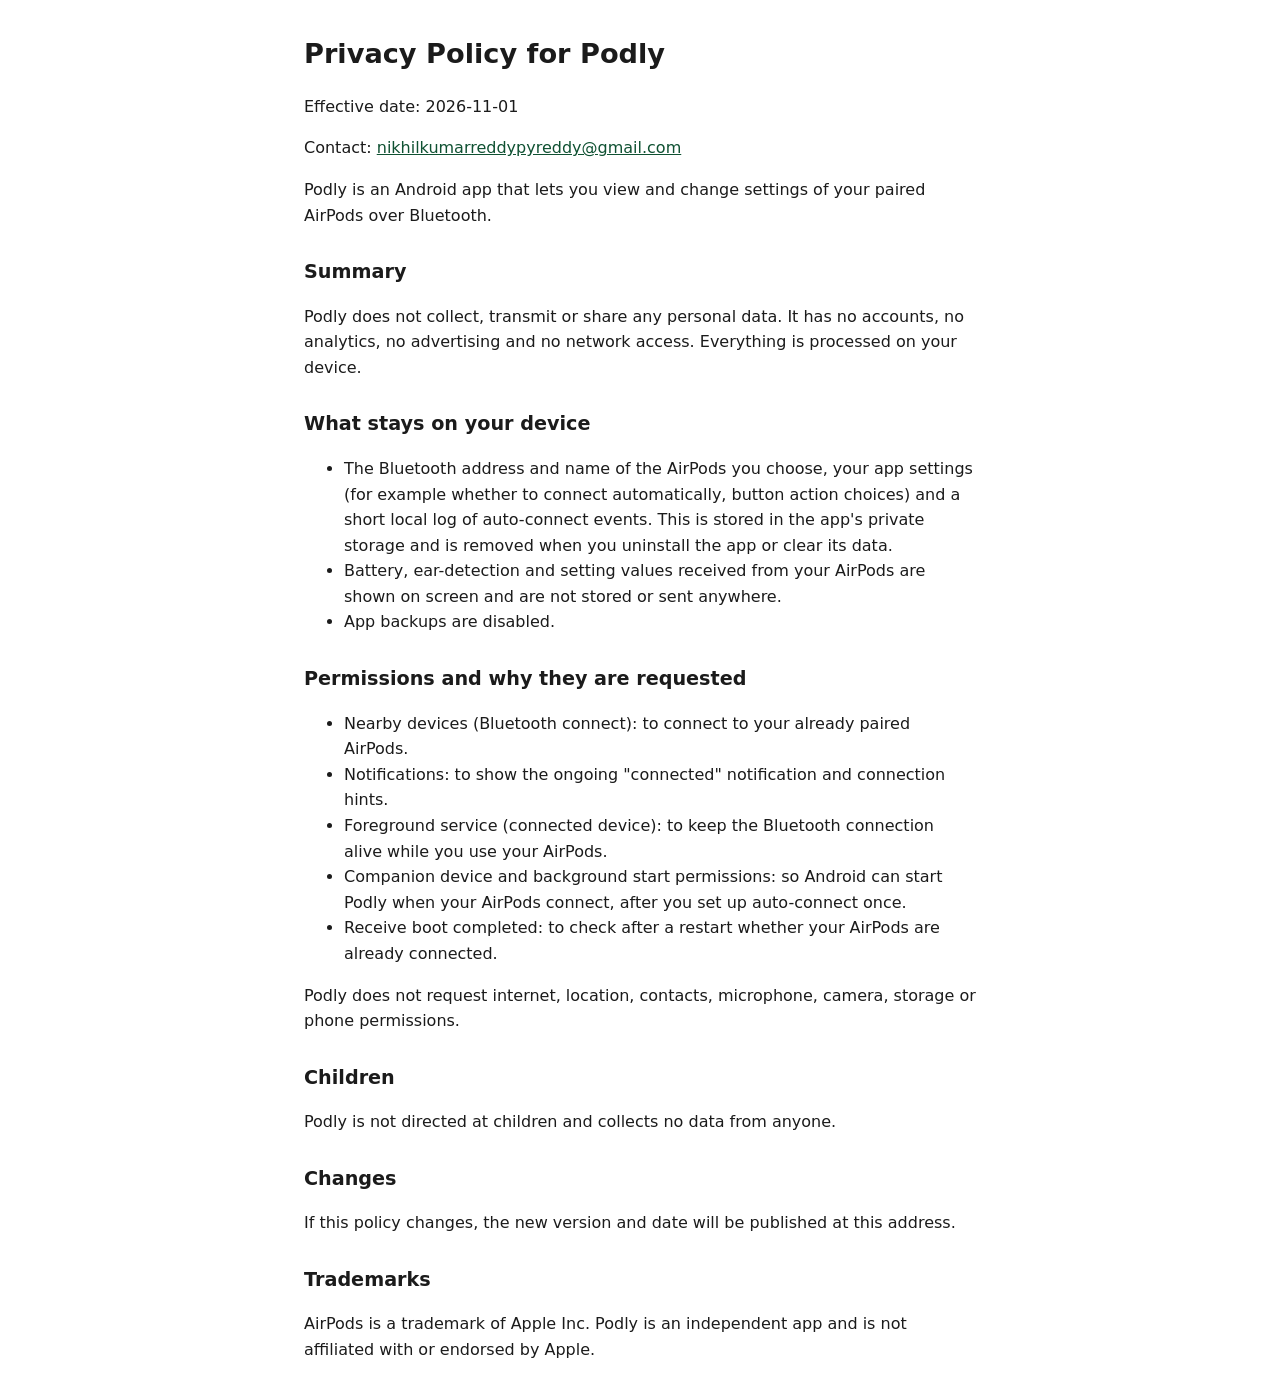
==== index.html @ feb5d924 "docs: Podly privacy policy" ====
<!doctype html>
<html lang="en"><head><meta charset="utf-8">
<meta name="viewport" content="width=device-width, initial-scale=1">
<title>Podly Privacy Policy</title>
<style>body{font:16px/1.6 system-ui,-apple-system,Segoe UI,Roboto,sans-serif;max-width:42rem;margin:2rem auto;padding:0 1rem;color:#1b1b1b}h1{font-size:1.7rem}h2{font-size:1.2rem;margin-top:1.8rem}a{color:#0f5132}</style>
</head><body>
<h1>Privacy Policy for Podly</h1>
<p>Effective date: 2026-11-01</p>
<p>Contact: <a href="mailto:nikhilkumarreddypyreddy@gmail.com">nikhilkumarreddypyreddy@gmail.com</a></p>
<p>Podly is an Android app that lets you view and change settings of your paired AirPods over Bluetooth.</p>
<h2>Summary</h2>
<p>Podly does not collect, transmit or share any personal data. It has no accounts, no analytics, no advertising and no network access. Everything is processed on your device.</p>
<h2>What stays on your device</h2>
<ul>
<li>The Bluetooth address and name of the AirPods you choose, your app settings (for example whether to connect automatically, button action choices) and a short local log of auto-connect events. This is stored in the app&#x27;s private storage and is removed when you uninstall the app or clear its data.</li>
<li>Battery, ear-detection and setting values received from your AirPods are shown on screen and are not stored or sent anywhere.</li>
<li>App backups are disabled.</li>
</ul>
<h2>Permissions and why they are requested</h2>
<ul>
<li>Nearby devices (Bluetooth connect): to connect to your already paired AirPods.</li>
<li>Notifications: to show the ongoing &quot;connected&quot; notification and connection hints.</li>
<li>Foreground service (connected device): to keep the Bluetooth connection alive while you use your AirPods.</li>
<li>Companion device and background start permissions: so Android can start Podly when your AirPods connect, after you set up auto-connect once.</li>
<li>Receive boot completed: to check after a restart whether your AirPods are already connected.</li>
</ul>
<p>Podly does not request internet, location, contacts, microphone, camera, storage or phone permissions.</p>
<h2>Children</h2>
<p>Podly is not directed at children and collects no data from anyone.</p>
<h2>Changes</h2>
<p>If this policy changes, the new version and date will be published at this address.</p>
<h2>Trademarks</h2>
<p>AirPods is a trademark of Apple Inc. Podly is an independent app and is not affiliated with or endorsed by Apple.</p>
</body></html>
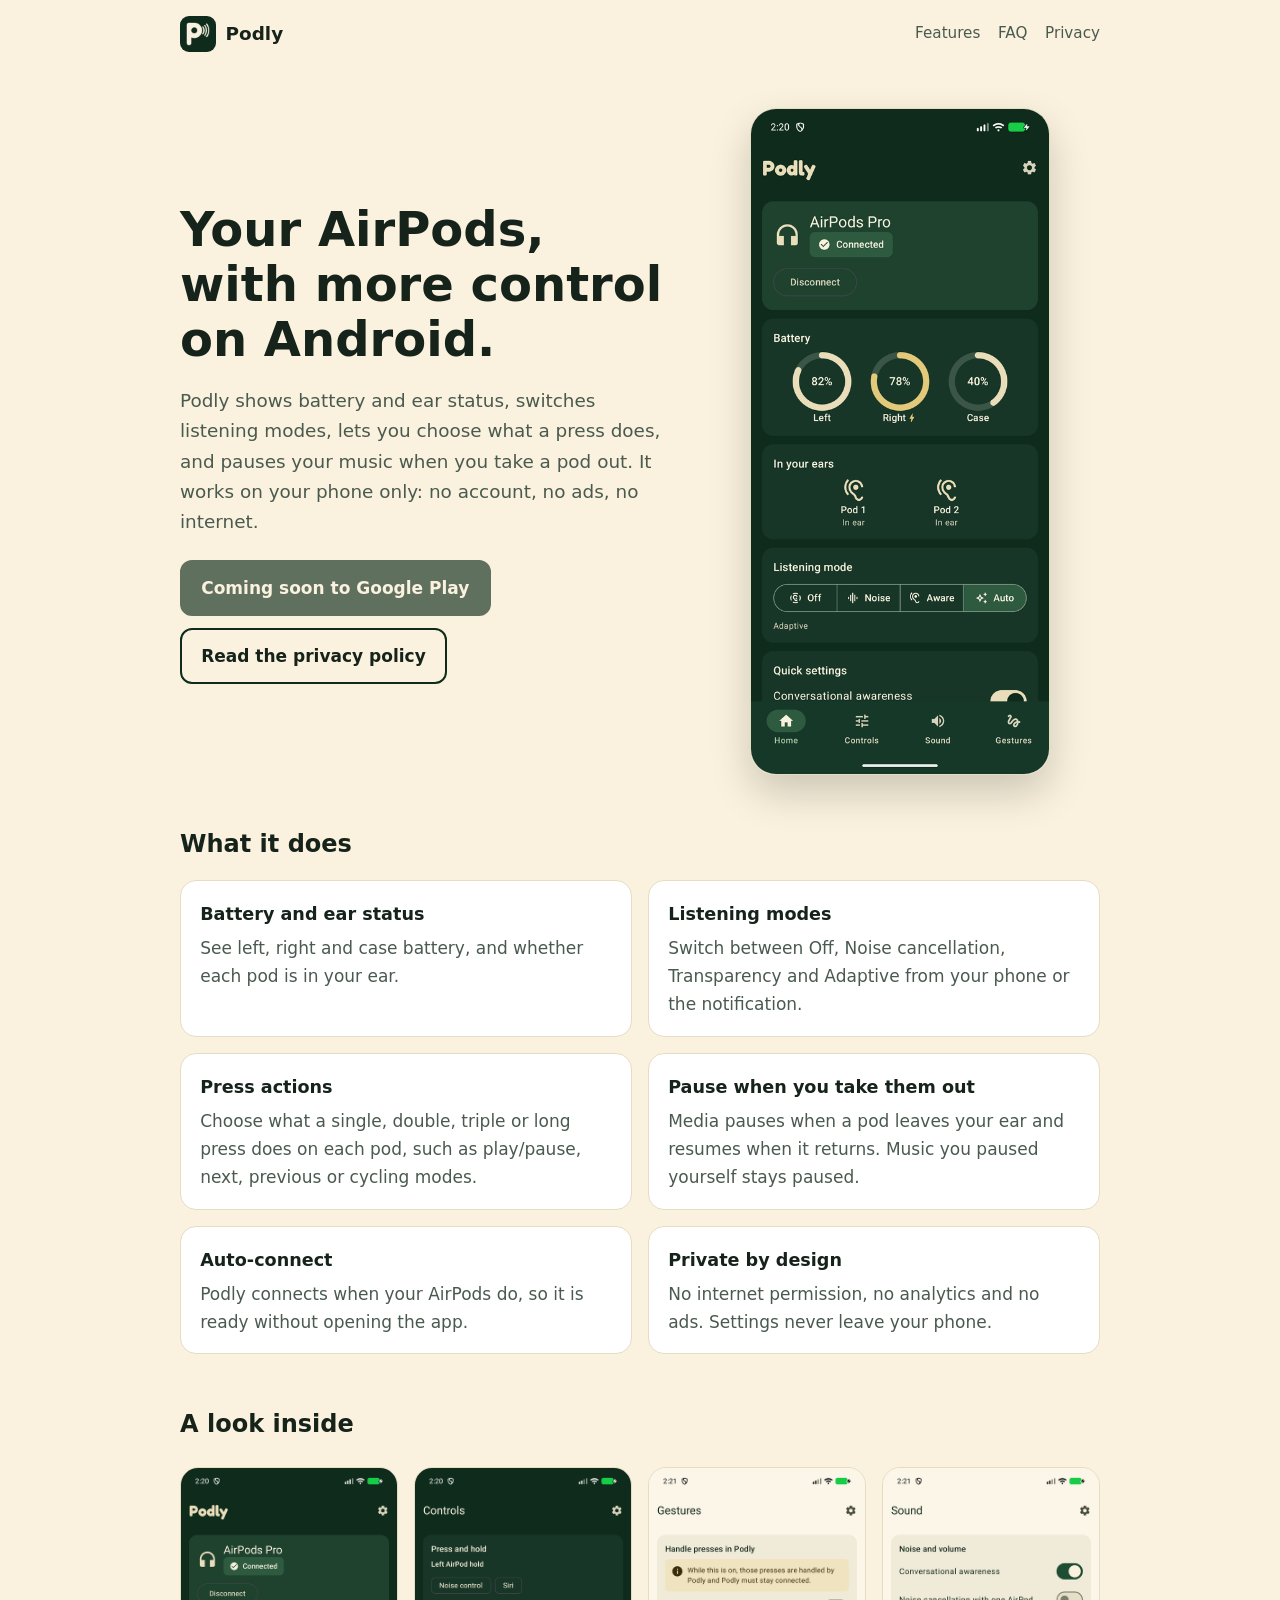
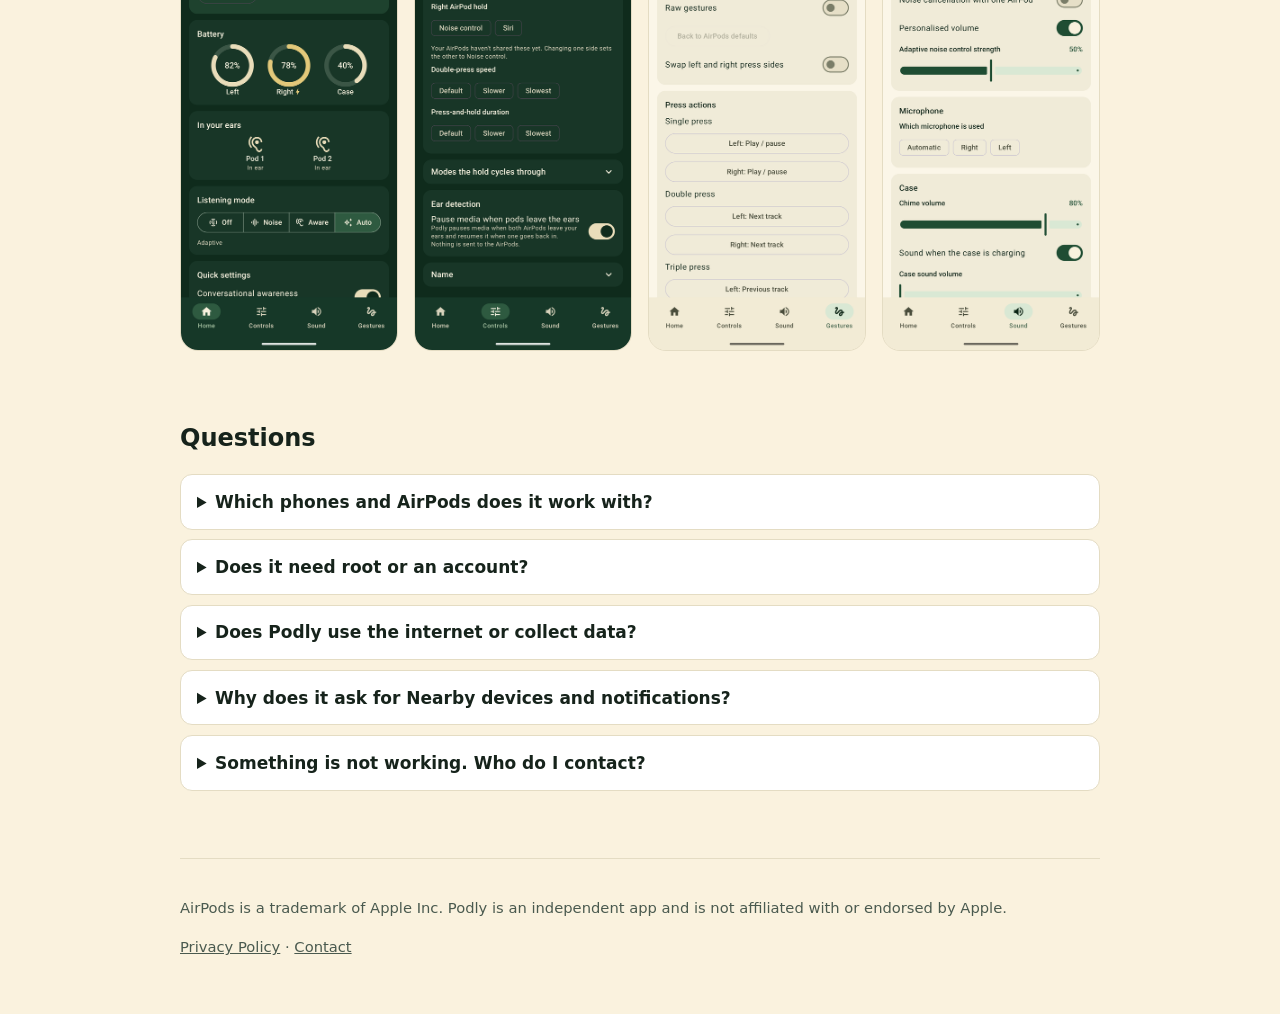
==== commit 5525c4fe: "feat: product site with updated privacy policy page" ====
--- a/index.html
+++ b/index.html
@@ -1,34 +1,46 @@
 <!doctype html>
 <html lang="en"><head><meta charset="utf-8">
 <meta name="viewport" content="width=device-width, initial-scale=1">
-<title>Podly Privacy Policy</title>
-<style>body{font:16px/1.6 system-ui,-apple-system,Segoe UI,Roboto,sans-serif;max-width:42rem;margin:2rem auto;padding:0 1rem;color:#1b1b1b}h1{font-size:1.7rem}h2{font-size:1.2rem;margin-top:1.8rem}a{color:#0f5132}</style>
+<title>Podly: AirPods controls for Android</title>
+<meta name="description" content="Podly shows AirPods battery and ear status, switches listening modes, sets press actions and pauses media when you take a pod out. No account, no ads, no internet.">
+<meta name="color-scheme" content="light dark">
+<link rel="icon" href="assets/favicon.png">
+<link rel="stylesheet" href="assets/style.css">
 </head><body>
-<h1>Privacy Policy for Podly</h1>
-<p>Effective date: 2026-11-01</p>
-<p>Contact: <a href="mailto:nikhilkumarreddypyreddy@gmail.com">nikhilkumarreddypyreddy@gmail.com</a></p>
-<p>Podly is an Android app that lets you view and change settings of your paired AirPods over Bluetooth.</p>
-<h2>Summary</h2>
-<p>Podly does not collect, transmit or share any personal data. It has no accounts, no analytics, no advertising and no network access. Everything is processed on your device.</p>
-<h2>What stays on your device</h2>
-<ul>
-<li>The Bluetooth address and name of the AirPods you choose, your app settings (for example whether to connect automatically, button action choices) and a short local log of auto-connect events. This is stored in the app&#x27;s private storage and is removed when you uninstall the app or clear its data.</li>
-<li>Battery, ear-detection and setting values received from your AirPods are shown on screen and are not stored or sent anywhere.</li>
-<li>App backups are disabled.</li>
-</ul>
-<h2>Permissions and why they are requested</h2>
-<ul>
-<li>Nearby devices (Bluetooth connect): to connect to your already paired AirPods.</li>
-<li>Notifications: to show the ongoing &quot;connected&quot; notification and connection hints.</li>
-<li>Foreground service (connected device): to keep the Bluetooth connection alive while you use your AirPods.</li>
-<li>Companion device and background start permissions: so Android can start Podly when your AirPods connect, after you set up auto-connect once.</li>
-<li>Receive boot completed: to check after a restart whether your AirPods are already connected.</li>
-</ul>
-<p>Podly does not request internet, location, contacts, microphone, camera, storage or phone permissions.</p>
-<h2>Children</h2>
-<p>Podly is not directed at children and collects no data from anyone.</p>
-<h2>Changes</h2>
-<p>If this policy changes, the new version and date will be published at this address.</p>
-<h2>Trademarks</h2>
-<p>AirPods is a trademark of Apple Inc. Podly is an independent app and is not affiliated with or endorsed by Apple.</p>
-</body></html>+<div class="wrap">
+<header class="site"><a class="brand" href="./"><img src="assets/icon-192.png" alt="" width="36" height="36">Podly</a>
+<nav aria-label="Main"><a href="#features">Features</a><a href="#faq">FAQ</a><a href="privacy/">Privacy</a></nav></header>
+
+<main>
+<section class="hero"><div>
+<h1>Your AirPods, with more control on Android.</h1>
+<p class="lead">Podly shows battery and ear status, switches listening modes, lets you choose what a press does, and pauses your music when you take a pod out. It works on your phone only: no account, no ads, no internet.</p>
+<div class="cta"><a class="btn primary" aria-disabled="true" role="link">Coming soon to Google Play</a><a class="btn ghost" href="privacy/">Read the privacy policy</a></div>
+</div><img class="phone" src="assets/shot-home.png" alt="Podly home screen showing connected AirPods, battery for left, right and case, and listening modes" width="480" height="1067"></section>
+
+<section id="features"><h2>What it does</h2><div class="grid">
+<div class="card"><h3>Battery and ear status</h3><p>See left, right and case battery, and whether each pod is in your ear.</p></div>
+<div class="card"><h3>Listening modes</h3><p>Switch between Off, Noise cancellation, Transparency and Adaptive from your phone or the notification.</p></div>
+<div class="card"><h3>Press actions</h3><p>Choose what a single, double, triple or long press does on each pod, such as play/pause, next, previous or cycling modes.</p></div>
+<div class="card"><h3>Pause when you take them out</h3><p>Media pauses when a pod leaves your ear and resumes when it returns. Music you paused yourself stays paused.</p></div>
+<div class="card"><h3>Auto-connect</h3><p>Podly connects when your AirPods do, so it is ready without opening the app.</p></div>
+<div class="card"><h3>Private by design</h3><p>No internet permission, no analytics and no ads. Settings never leave your phone.</p></div>
+</div></section>
+
+<section><h2>A look inside</h2><div class="shots" tabindex="0" aria-label="App screenshots">
+<img src="assets/shot-home.png" alt="Home screen with battery and listening modes" width="480" height="1067" loading="lazy">
+<img src="assets/shot-controls.png" alt="Controls screen for press and hold settings" width="480" height="1067" loading="lazy">
+<img src="assets/shot-gestures.png" alt="Gestures screen with press actions for each pod" width="480" height="1067" loading="lazy">
+<img src="assets/shot-sound.png" alt="Sound screen with microphone and case settings" width="480" height="1067" loading="lazy">
+</div></section>
+
+<section id="faq"><h2>Questions</h2>
+<details><summary>Which phones and AirPods does it work with?</summary><p>Podly needs Android 16 or newer and Bluetooth. It was developed and tested with AirPods Pro on a Pixel phone. Some features depend on your AirPods model and firmware, so results can vary.</p></details>
+<details><summary>Does it need root or an account?</summary><p>No. It does not need root access and has no sign-in.</p></details>
+<details><summary>Does Podly use the internet or collect data?</summary><p>No. It has no internet permission and no analytics or ads. See the <a href="privacy/">privacy policy</a>.</p></details>
+<details><summary>Why does it ask for Nearby devices and notifications?</summary><p>Nearby devices lets it talk to your paired AirPods. Notifications show the ongoing connection card with battery and listening-mode buttons.</p></details>
+<details><summary>Something is not working. Who do I contact?</summary><p>Email <a href="mailto:nikhilkumarreddypyreddy@gmail.com">nikhilkumarreddypyreddy@gmail.com</a> with your phone model and Android version.</p></details>
+</section></main>
+<footer><p>AirPods is a trademark of Apple Inc. Podly is an independent app and is not affiliated with or endorsed by Apple.</p>
+<p><a href="privacy/">Privacy Policy</a> &middot; <a href="mailto:nikhilkumarreddypyreddy@gmail.com">Contact</a></p></footer>
+</div></body></html>
--- a/assets/style.css
+++ b/assets/style.css
@@ -0,0 +1,35 @@
+
+:root{--bg:#faf2de;--fg:#16231b;--muted:#4a5a4f;--card:#ffffff;--brand:#0f2b1c;--accent:#1d6b45;--line:#e4dcc3}
+@media(prefers-color-scheme:dark){:root{--bg:#0f2b1c;--fg:#faf2de;--muted:#b9c7bb;--card:#16392a;--brand:#faf2de;--accent:#7fd1a4;--line:#24493a}}
+*{box-sizing:border-box}html{-webkit-text-size-adjust:100%}
+body{margin:0;background:var(--bg);color:var(--fg);font:17px/1.65 system-ui,-apple-system,"Segoe UI",Roboto,sans-serif}
+a{color:var(--accent)}a:focus-visible,.btn:focus-visible{outline:3px solid var(--accent);outline-offset:2px}
+.wrap{max-width:60rem;margin:0 auto;padding:0 1.25rem}
+header.site{display:flex;align-items:center;justify-content:space-between;padding:1rem 0}
+header.site a.brand{display:flex;align-items:center;gap:.6rem;color:var(--fg);text-decoration:none;font-weight:700;font-size:1.15rem}
+header.site img{width:36px;height:36px;border-radius:9px}
+nav a{margin-left:1.1rem;text-decoration:none;color:var(--muted);font-size:.95rem}nav a:hover{color:var(--fg)}
+.hero{padding:2.5rem 0 1.5rem;display:grid;gap:2rem;align-items:center}
+@media(min-width:760px){.hero{grid-template-columns:1.1fr .9fr}}
+h1{font-size:clamp(2rem,5vw,3rem);line-height:1.15;margin:.2rem 0 .8rem}
+.lead{font-size:1.15rem;color:var(--muted);max-width:34rem}
+.cta{display:flex;flex-wrap:wrap;gap:.75rem;margin-top:1.4rem}
+.btn{display:inline-block;padding:.75rem 1.2rem;border-radius:12px;text-decoration:none;font-weight:600;border:2px solid var(--brand)}
+.btn.primary{background:var(--brand);color:var(--bg)}.btn.ghost{color:var(--fg)}
+.btn[aria-disabled=true]{opacity:.65;cursor:default}
+.hero img.phone{width:min(100%,300px);border-radius:26px;border:1px solid var(--line);box-shadow:0 18px 40px rgba(0,0,0,.18);justify-self:center}
+section{padding:1.6rem 0}h2{font-size:1.5rem;margin:0 0 1rem}
+.grid{display:grid;gap:1rem}@media(min-width:700px){.grid{grid-template-columns:repeat(2,1fr)}}
+.card{background:var(--card);border:1px solid var(--line);border-radius:16px;padding:1.1rem 1.2rem}
+.card h3{margin:.1rem 0 .3rem;font-size:1.1rem}.card p{margin:0;color:var(--muted)}
+.shots{display:grid;grid-auto-flow:column;grid-auto-columns:minmax(200px,230px);gap:1rem;overflow-x:auto;padding:.4rem 0 1rem;scroll-snap-type:x mandatory}
+.shots img{width:100%;border-radius:18px;border:1px solid var(--line);scroll-snap-align:start}
+details{background:var(--card);border:1px solid var(--line);border-radius:12px;padding:.8rem 1rem;margin:.6rem 0}summary{cursor:pointer;font-weight:600}
+footer{border-top:1px solid var(--line);margin-top:2rem;padding:1.4rem 0 2.5rem;color:var(--muted);font-size:.92rem}
+footer a{color:var(--muted)}
+article.policy{max-width:44rem;padding:1rem 0 1rem}article.policy h1{font-size:2rem}article.policy h2{font-size:1.25rem;margin:1.8rem 0 .5rem}article.policy li{margin:.3rem 0}
+img{max-width:100%;height:auto}
+.hero>*{min-width:0}
+header.site{flex-wrap:wrap;gap:.4rem 1rem}
+nav{display:flex;flex-wrap:wrap}
+.btn{max-width:100%}
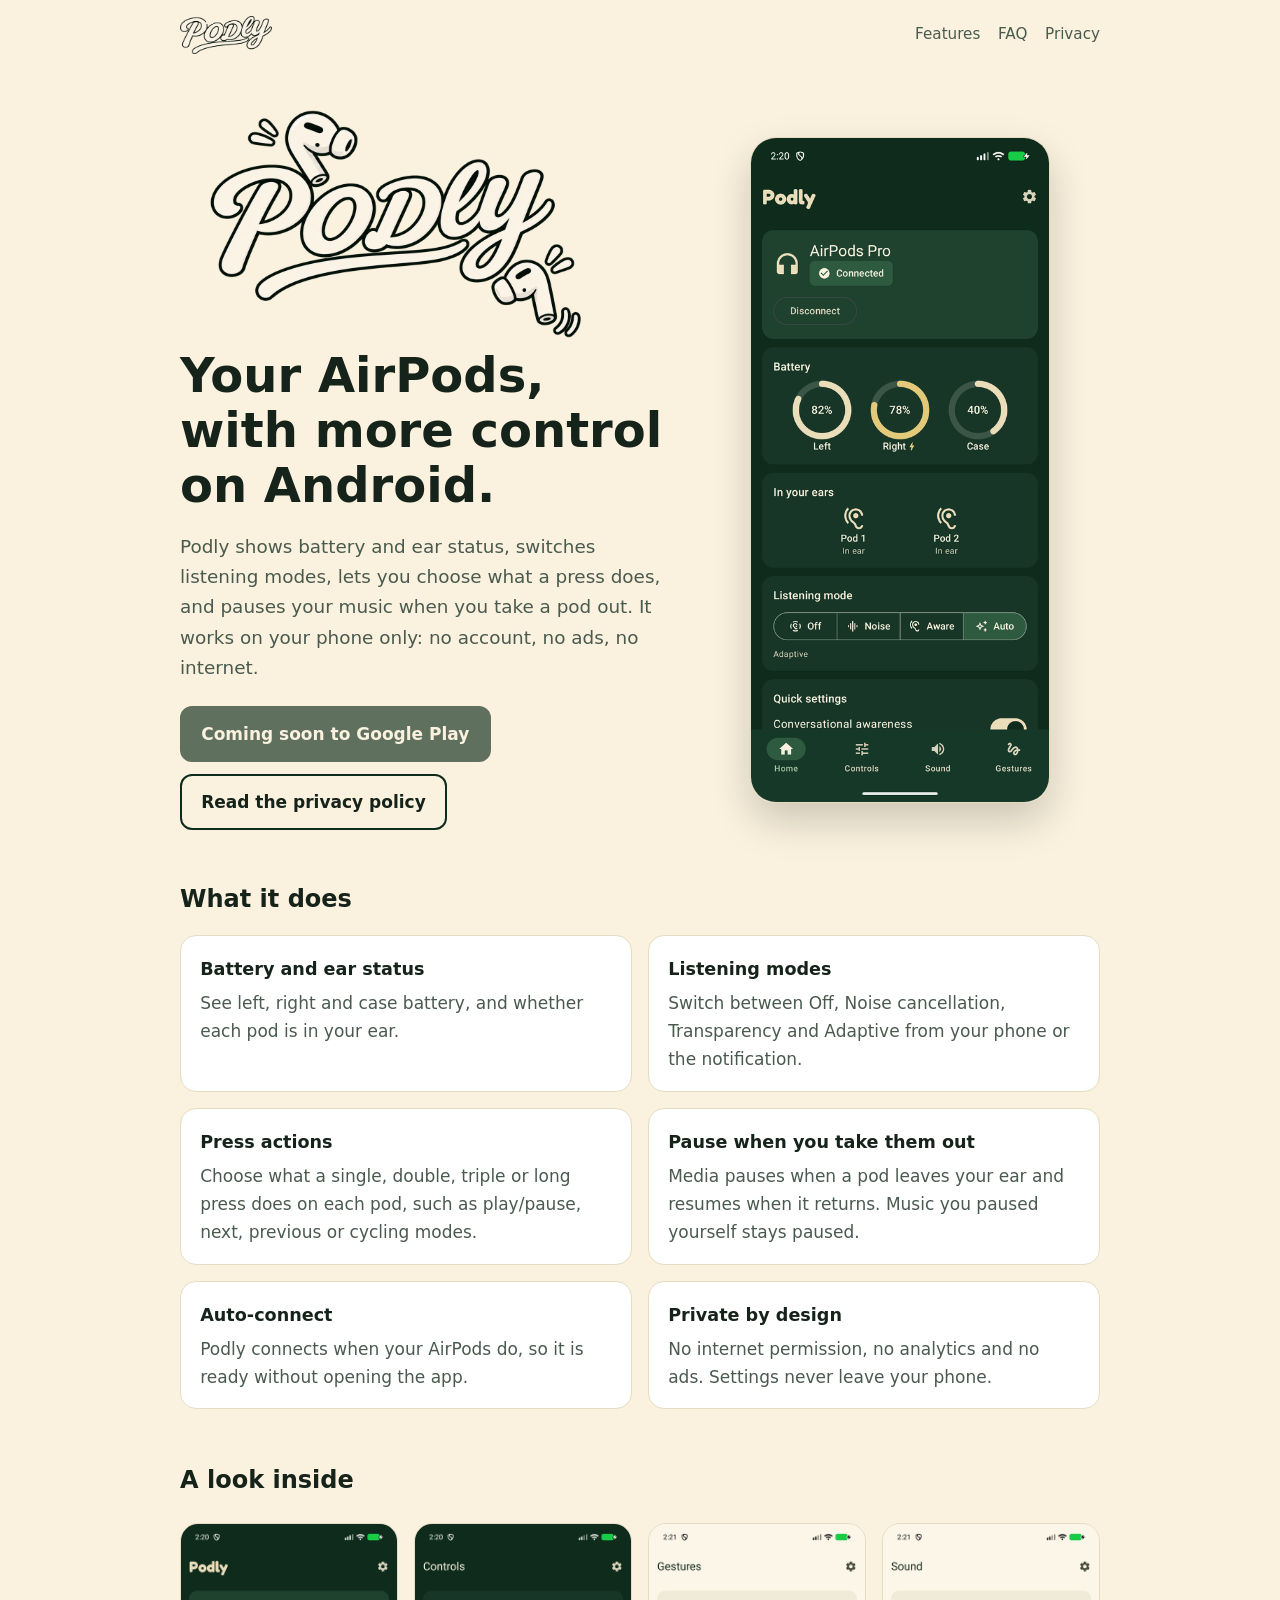
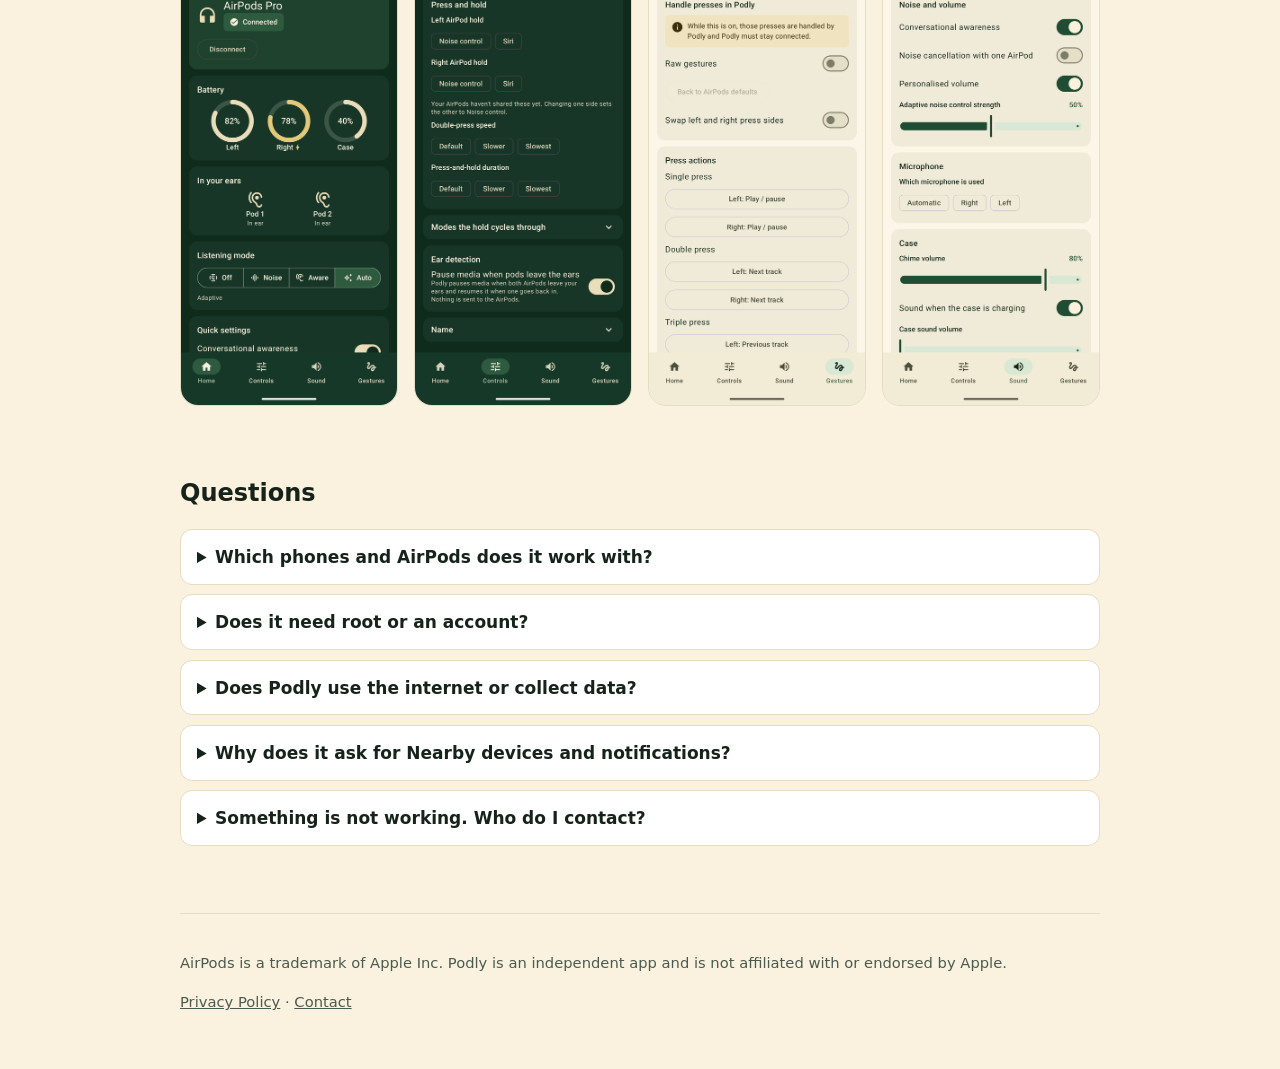
==== commit 61f8f8bf: "feat: use the Podly script logo, favicon and social image on the site" ====
--- a/index.html
+++ b/index.html
@@ -5,14 +5,21 @@
 <meta name="description" content="Podly shows AirPods battery and ear status, switches listening modes, sets press actions and pauses media when you take a pod out. No account, no ads, no internet.">
 <meta name="color-scheme" content="light dark">
 <link rel="icon" href="assets/favicon.png">
+<link rel="apple-touch-icon" href="assets/lettermark-512.png">
+<link rel="canonical" href="https://nikhilpyreddy.github.io/podly-site/">
+<meta property="og:type" content="website"><meta property="og:site_name" content="Podly">
+<meta property="og:title" content="Podly: AirPods controls for Android"><meta property="og:description" content="Podly shows AirPods battery and ear status, switches listening modes, sets press actions and pauses media when you take a pod out. No account, no ads, no internet.">
+<meta property="og:url" content="https://nikhilpyreddy.github.io/podly-site/"><meta property="og:image" content="https://nikhilpyreddy.github.io/podly-site/assets/og-image.png">
+<meta name="twitter:card" content="summary_large_image"><meta name="twitter:image" content="https://nikhilpyreddy.github.io/podly-site/assets/og-image.png">
 <link rel="stylesheet" href="assets/style.css">
 </head><body>
 <div class="wrap">
-<header class="site"><a class="brand" href="./"><img src="assets/icon-192.png" alt="" width="36" height="36">Podly</a>
+<header class="site"><a class="brand" href="./" aria-label="Podly home"><img class="word" src="assets/logo-word.png" alt="Podly" width="1000" height="411"></a>
 <nav aria-label="Main"><a href="#features">Features</a><a href="#faq">FAQ</a><a href="privacy/">Privacy</a></nav></header>
 
 <main>
 <section class="hero"><div>
+<img class="hero-logo" src="assets/logo-full.png" alt="Podly" width="1200" height="652">
 <h1>Your AirPods, with more control on Android.</h1>
 <p class="lead">Podly shows battery and ear status, switches listening modes, lets you choose what a press does, and pauses your music when you take a pod out. It works on your phone only: no account, no ads, no internet.</p>
 <div class="cta"><a class="btn primary" aria-disabled="true" role="link">Coming soon to Google Play</a><a class="btn ghost" href="privacy/">Read the privacy policy</a></div>
--- a/assets/style.css
+++ b/assets/style.css
@@ -33,3 +33,6 @@
 header.site{flex-wrap:wrap;gap:.4rem 1rem}
 nav{display:flex;flex-wrap:wrap}
 .btn{max-width:100%}
+header.site a.brand img.word{width:auto;height:38px;border-radius:0}
+.hero-logo{width:min(100%,360px);height:auto;margin:0 0 .6rem -.4rem;display:block}
+@media(min-width:760px){.hero-logo{width:min(100%,420px)}}
